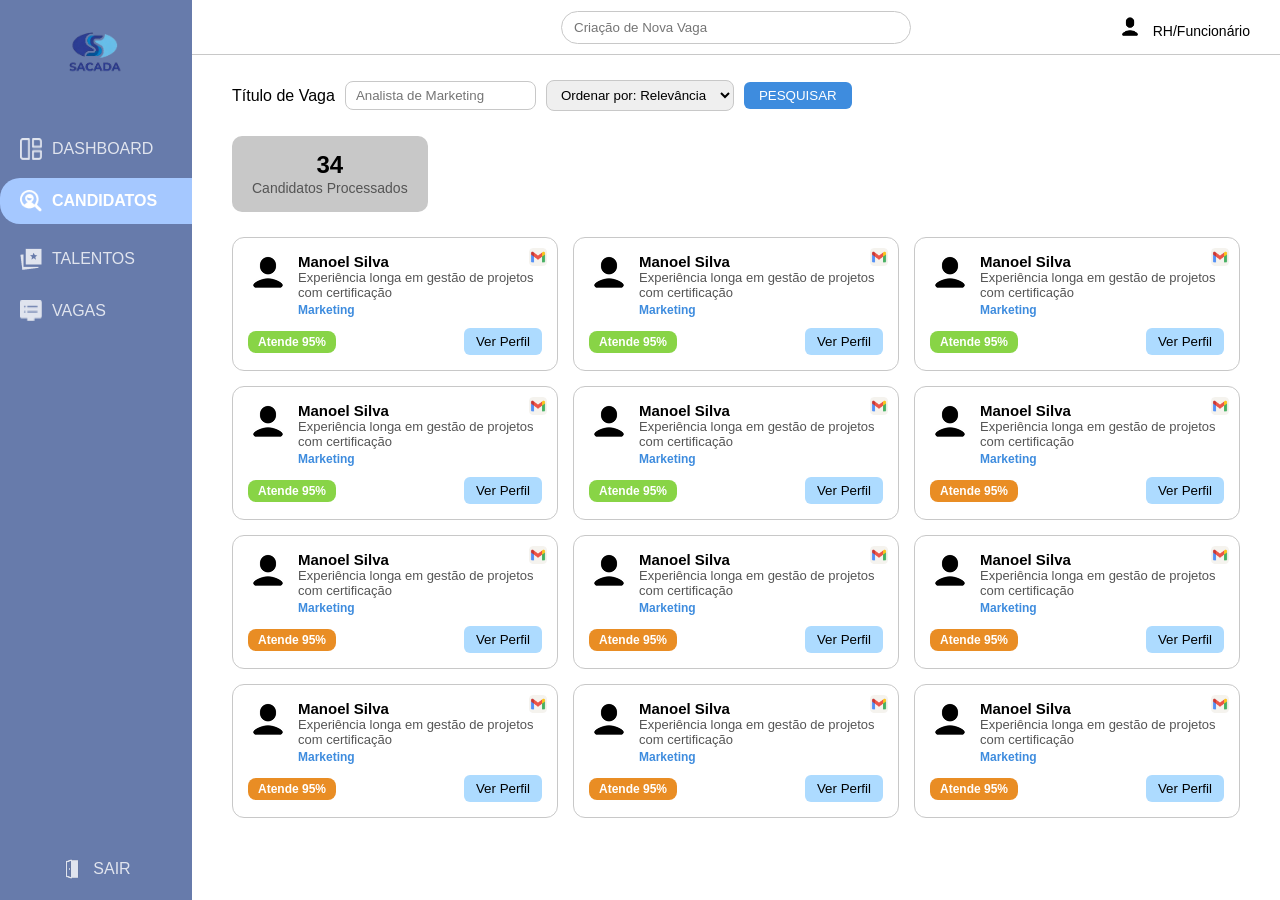
==== Sacada_que eu fiz/candidatos.html @ 05a00e8c "teste de site" ====
<!DOCTYPE html>
<html lang="pt-BR">
  <head>
    <meta charset="UTF-8" />
    <meta name="viewport" content="width=device-width, initial-scale=1.0" />
    <title>SACADA - Dashboard</title>
    <link rel="stylesheet" href="css_sacada/candidatosestilo.css" />
  </head>
  <body>
    <div class="container">
      <aside class="barra_lateral">
        <div class="logo">
          <img src="img/Sacadalogo.png" alt="Logo SACADA" />
        </div>

        <ul class="lista_lateral">
          <li>
            <a href="dashboard.html">
            <img src="img/dashboard.png" alt="Dashboard" />
            DASHBOARD
            </a>
          </li>
          <li class="ativo">
            <a href="candidatos.html">
            <img src="img/candidatos.png" alt="Candidatos" />
            CANDIDATOS
          </li>
        </a>
          <li>
        <a href="bancodetalentos.html">
            <img src="img/talentos.png" alt="Talentos" />
            TALENTOS
            </a>
          </li>
          <li>
            <a href="vagas.html">
            <img src="img/vagas.png" alt="Vagas" />
            VAGAS
            </a>
          </li>
        </ul>

        <div class="sair">
          <img src="img/sair.png" alt="Sair" />
          SAIR
        </div>
      </aside>

      <main class="conteudo">
        <header class="topo">
          <input type="text" placeholder="Criação de Nova Vaga" /> 
          <div class="perfil">
            <img src="img/user.png" alt="Usuário" />
            <span>RH/Funcionário</span>
          </div>
        </header>
        <section class="pagina_candidatos">
  <div class="filtro_vaga">
    <label for="titulo_vaga">Título de Vaga</label>
    <input type="text" id="titulo_vaga" placeholder="Analista de Marketing" />
    <select id="ordenar_por">
      <option value="relevancia">Ordenar por: Relevância</option>
      <option value="alfabetico">Ordenar por: Nome</option>
    </select>
    <button class="btn_pesquisar">PESQUISAR</button>
  </div>

  <div class="indicadores">
    <div class="indicador">
      <span class="numero">34</span>
      <span class="descricao">Candidatos Processados</span>
    </div>
  </div>

  <div class="lista_candidatos">
   <div class="candidato_card verde">
  <img src="img/gmail.png" alt="Gmail" class="icone_gmail" />
  <div class="info_candidato">
    <img src="img/user.png" alt="Foto do candidato" class="foto_candidato" />
    <div>
      <strong>Manoel Silva</strong>
      <p>Experiência longa em gestão de projetos com certificação</p>
      <span class="area">Marketing</span>
    </div>
  </div>
  <div class="acoes_candidato">
    <span class="status">Atende 95%</span>
    <button>Ver Perfil</button>
  </div>
</div>

  <div class="candidato_card verde">
  <img src="img/gmail.png" alt="Gmail" class="icone_gmail" />
  <div class="info_candidato">
    <img src="img/user.png" alt="Foto do candidato" class="foto_candidato" />
    <div>
      <strong>Manoel Silva</strong>
      <p>Experiência longa em gestão de projetos com certificação</p>
      <span class="area">Marketing</span>
    </div>
  </div>
  <div class="acoes_candidato">
    <span class="status">Atende 95%</span>
    <button>Ver Perfil</button>
  </div>
</div>
  <div class="candidato_card verde">
  <img src="img/gmail.png" alt="Gmail" class="icone_gmail" />
  <div class="info_candidato">
    <img src="img/user.png" alt="Foto do candidato" class="foto_candidato" />
    <div>
      <strong>Manoel Silva</strong>
      <p>Experiência longa em gestão de projetos com certificação</p>
      <span class="area">Marketing</span>
    </div>
  </div>
  <div class="acoes_candidato">
    <span class="status">Atende 95%</span>
    <button>Ver Perfil</button>
  </div>
</div>
  <div class="candidato_card verde">
  <img src="img/gmail.png" alt="Gmail" class="icone_gmail" />
  <div class="info_candidato">
    <img src="img/user.png" alt="Foto do candidato" class="foto_candidato" />
    <div>
      <strong>Manoel Silva</strong>
      <p>Experiência longa em gestão de projetos com certificação</p>
      <span class="area">Marketing</span>
    </div>
  </div>
  <div class="acoes_candidato">
    <span class="status">Atende 95%</span>
    <button>Ver Perfil</button>
  </div>
</div>
  <div class="candidato_card verde">
  <img src="img/gmail.png" alt="Gmail" class="icone_gmail" />
  <div class="info_candidato">
    <img src="img/user.png" alt="Foto do candidato" class="foto_candidato" />
    <div>
      <strong>Manoel Silva</strong>
      <p>Experiência longa em gestão de projetos com certificação</p>
      <span class="area">Marketing</span>
    </div>
  </div>
  <div class="acoes_candidato">
    <span class="status">Atende 95%</span>
    <button>Ver Perfil</button>
  </div>
</div>
  <div class="candidato_card laranja">
  <img src="img/gmail.png" alt="Gmail" class="icone_gmail" />
  <div class="info_candidato">
    <img src="img/user.png" alt="Foto do candidato" class="foto_candidato" />
    <div>
      <strong>Manoel Silva</strong>
      <p>Experiência longa em gestão de projetos com certificação</p>
      <span class="area">Marketing</span>
    </div>
  </div>
  <div class="acoes_candidato">
    <span class="status">Atende 95%</span>
    <button>Ver Perfil</button>
  </div>
</div>
 <div class="candidato_card laranja">
  <img src="img/gmail.png" alt="Gmail" class="icone_gmail" />
  <div class="info_candidato">
    <img src="img/user.png" alt="Foto do candidato" class="foto_candidato" />
    <div>
      <strong>Manoel Silva</strong>
      <p>Experiência longa em gestão de projetos com certificação</p>
      <span class="area">Marketing</span>
    </div>
  </div>
  <div class="acoes_candidato">
    <span class="status">Atende 95%</span>
    <button>Ver Perfil</button>
  </div>
</div>
 <div class="candidato_card laranja">
  <img src="img/gmail.png" alt="Gmail" class="icone_gmail" />
  <div class="info_candidato">
    <img src="img/user.png" alt="Foto do candidato" class="foto_candidato" />
    <div>
      <strong>Manoel Silva</strong>
      <p>Experiência longa em gestão de projetos com certificação</p>
      <span class="area">Marketing</span>
    </div>
  </div>
  <div class="acoes_candidato">
    <span class="status">Atende 95%</span>
    <button>Ver Perfil</button>
  </div>
</div>
 <div class="candidato_card laranja">
  <img src="img/gmail.png" alt="Gmail" class="icone_gmail" />
  <div class="info_candidato">
    <img src="img/user.png" alt="Foto do candidato" class="foto_candidato" />
    <div>
      <strong>Manoel Silva</strong>
      <p>Experiência longa em gestão de projetos com certificação</p>
      <span class="area">Marketing</span>
    </div>
  </div>
  <div class="acoes_candidato">
    <span class="status">Atende 95%</span>
    <button>Ver Perfil</button>
  </div>
</div>
 <div class="candidato_card laranja">
  <img src="img/gmail.png" alt="Gmail" class="icone_gmail" />
  <div class="info_candidato">
    <img src="img/user.png" alt="Foto do candidato" class="foto_candidato" />
    <div>
      <strong>Manoel Silva</strong>
      <p>Experiência longa em gestão de projetos com certificação</p>
      <span class="area">Marketing</span>
    </div>
  </div>
  <div class="acoes_candidato">
    <span class="status">Atende 95%</span>
    <button>Ver Perfil</button>
  </div>
</div>
 <div class="candidato_card laranja">
  <img src="img/gmail.png" alt="Gmail" class="icone_gmail" />
  <div class="info_candidato">
    <img src="img/user.png" alt="Foto do candidato" class="foto_candidato" />
    <div>
      <strong>Manoel Silva</strong>
      <p>Experiência longa em gestão de projetos com certificação</p>
      <span class="area">Marketing</span>
    </div>
  </div>
  <div class="acoes_candidato">
    <span class="status">Atende 95%</span>
    <button>Ver Perfil</button>
  </div>
</div>
 <div class="candidato_card laranja">
  <img src="img/gmail.png" alt="Gmail" class="icone_gmail" />
  <div class="info_candidato">
    <img src="img/user.png" alt="Foto do candidato" class="foto_candidato" />
    <div>
      <strong>Manoel Silva</strong>
      <p>Experiência longa em gestão de projetos com certificação</p>
      <span class="area">Marketing</span>
    </div>
  </div>
  <div class="acoes_candidato">
    <span class="status">Atende 95%</span>
    <button>Ver Perfil</button>
  </div>
</div>

  </div>
</section>
      </main>
    </div>
    <div id="modal_perfil" class="modal">
  <div class="modal_conteudo">
    <span class="fechar">&times;</span>
    <h2>PERFIL: MANOEL SILVA</h2>
    <p class="cargo_area">Candidato / Marketing • Pontuação: <strong>95%</strong></p>

    <div class="dados">
      <h3>DADOS</h3>
      <div class="info_dados">
        <p>
          <img src="img/gmail.png" alt="Gmail" />
          manoelbandreira23@gmail.com
        </p>
        <p>
          <img src="img/whatsapp.png" alt="Whatsapp" />
          (31) 9 3433-342
        </p>
        <p>
          <img src="img/linkedin.png" alt="LinkedIn" />
          <a href="https://br.linkedin.com/in/manoel-silva" target="_blank">
            https://br.linkedin.com/in/manoel-silva
          </a>
        </p>
      </div>
    </div>

    <div class="habilidades">
      <h3>HABILIDADES / COMPETÊNCIAS</h3>
      <div class="lista_habilidades">
        <span>Superior Completo</span>
        <span>Pós em Publicidade</span>
        <span>MBA em Marketing</span>
      </div>
    </div>

    <div class="botoes_modal">
      <button class="azul">Agendar Entrevista</button>
      <button class="cinza">Mover Banco de Talentos</button>
    </div>
  </div>
</div>
<div id="modal_entrevista" class="modal">
  <div class="modal_conteudo grande">
    <span class="fechar fechar-entrevista">&times;</span>
    <h2>AGENDAR ENTREVISTA: MANOEL SILVA</h2>
    <p class="cargo_area">Candidato / Marketing • Pontuação: <strong>95%</strong></p>

    <div class="formulario_entrevista">
      <div class="grupo_form">
        <label>Vaga</label>
        <input type="text" value="Analista de Marketing" readonly />
      </div>

      <div class="grupo_form">
        <label>Data da Entrevista</label>
        <input type="date" />
      </div>

      <div class="grupo_form">
        <label>Modalidade</label>
        <select>
          <option>Online</option>
          <option>Presencial</option>
        </select>
      </div>

      <div class="grupo_form">
        <label>Local / Link</label>
        <select>
          <option>Google Meet</option>
          <option>Microsoft Teams</option>
          <option>Zoom</option>
        </select>
      </div>

      <div class="grupo_form">
        <label>Recrutador Responsável</label>
        <input type="text" value="Juliana Gomes" readonly />
      </div>

      <div class="email_template">
        <strong>Template de E-mail</strong>
        <textarea rows="6" readonly>
Prezado(a) [Nome], ficamos interessados em seu perfil e gostaríamos de convidar para nossa entrevista!

Data: [__/__/____]
Formato: [Online]
Local: [Google Meet]

Atenciosamente, 
Equipe RH - SACADA Construções
        </textarea>
      </div>

      <div class="botoes_modal">
        <button class="azul">Enviar E-mail</button>
        <button class="cinza btn_cancelar">Cancelar</button>
      </div>
    </div>
  </div>
</div>

<script src="js_sacada/modal_perfil.js"></script>

  </body>
</html>
---- Sacada_que eu fiz/css_sacada/candidatosestilo.css ----
* {
  margin: 0;
  padding: 0;
  box-sizing: border-box;
  font-family: 'Segoe UI', sans-serif;
}

body {
  background-color: #f8f9fb;
}

.container {
  display: flex;
  height: 100vh;
}
.barra_lateral {
  width: 15%;
  background-color: #677BAB;
  display: flex;
  flex-direction: column;
  align-items: center;
  padding-top: 25px;
  position: fixed;
  height: 100vh;
}
.lista_lateral a {
  text-decoration: none;
  color: inherit; 
  display: flex;
  align-items: center;
  gap: 10px;
}

.logo {
  display: flex;
  flex-direction: column;
  align-items: center;
  margin-bottom: 30px;
}

.logo img {
  width: 70px;
  margin-bottom: 8px;
}

.logo h2 {
  color: white;
  font-weight: 600;
  font-size: 18px;
}
.lista_lateral {
  list-style: none;
  width: 100%;
}

.lista_lateral li {
  color: white;
  opacity: 0.8;
  padding: 12px 20px;
  margin: 6px 0;
  display: flex;
  align-items: center;
  gap: 12px;
  cursor: pointer;
  transition: 0.3s;
}

.lista_lateral li img {
  width: 22px;
  height: 22px;
}

.lista_lateral li:hover {
  opacity: 1;
  background-color: #a5c8ff;
  border-radius: 20px 0 0 20px;
}

.lista_lateral li.ativo {
  background-color: #a5c8ff;
  color: #ffffff;
  font-weight: 600;
  border-radius: 20px 0 0 20px;
  opacity: 1;
}
.sair {
  margin-top: auto;
  padding-bottom: 20px;
  color: white;
  opacity: 0.8;
  display: flex;
  align-items: center;
  gap: 10px;
  cursor: pointer;
  transition: 0.3s;
}

.sair img {
  width: 22px;
  height: 22px;
}

.sair:hover {
  opacity: 1;
}
.conteudo {
  flex: 1;
  background-color: #fff;
  margin-left: 15%;
}

.topo {
  position: relative;
  display: flex;
  align-items: center;
  justify-content: flex-end;
  padding: 15px 30px;
  border-bottom: 1px solid #c8c8c8;
}
.topo input {
  position: absolute;
  left: 50%;
  transform: translateX(-50%);
  width: 350px;
  padding: 8px 12px;
  border: 1px solid #c8c8c8;
  border-radius: 20px;
  outline: none;
}

.perfil {
  display: flex;
  align-items: flex-end;
  gap: 8px;
  font-size: 14px;
  color: #000;
}

.perfil img {
  width: 30px;
  height: 24px;
}
.pagina_candidatos {
  padding: 25px 40px;
}

.filtro_vaga {
  display: flex;
  gap: 10px;
  align-items: center;
  margin-bottom: 25px;
}

.filtro_vaga input,
.filtro_vaga select {
  padding: 6px 10px;
  border-radius: 8px;
  border: 1px solid #c8c8c8;
  outline: none;
}

.filtro_vaga button.btn_pesquisar {
  background-color: #3e8cde;
  color: white;
  border: none;
  border-radius: 6px;
  padding: 6px 15px;
  cursor: pointer;
  transition: 0.3s;
}

.filtro_vaga button.btn_pesquisar:hover {
  background-color: #3e8cde;
}

.indicadores {
  margin-bottom: 25px;
}

.indicador {
  display: inline-block;
  background-color: #c8c8c8;
  padding: 15px 20px;
  border-radius: 10px;
  margin-right: 15px;
  text-align: center;
}

.indicador .numero {
  font-size: 24px;
  font-weight: 700;
  display: block;
}

.indicador .descricao {
  font-size: 14px;
  color:#555;
}

.lista_candidatos {
  display: grid;
  grid-template-columns: repeat(auto-fill, minmax(250px, 1fr));
  gap: 15px;
}

.candidato_card {
  background-color: #fff;
  border-radius: 12px;
  padding: 15px;
  border: 1px solid #c8c8c8;
  display: flex;
  flex-direction: column;
  justify-content: space-between;
}

.candidato_card.verde .status {
  background-color: #88d446;
}

.candidato_card.laranja .status {
  background-color: #e98d24;
}

.info_candidato {
  display: flex;
  gap: 10px;
  margin-bottom: 10px;
}

.info_candidato img {
  width: 40px;
  height: 40px;
  border-radius: 50%;
}

.info_candidato strong {
  font-size: 15px;
}

.info_candidato p {
  font-size: 13px;
  color: #555;
}

.info_candidato .area {
  font-size: 12px;
  color: #3e8cde;
  font-weight: 600;
}

.acoes_candidato {
  display: flex;
  justify-content: space-between;
  align-items: center;
}

.acoes_candidato .status {
  padding: 4px 10px;
  border-radius: 8px;
  color: #fff;
  font-weight: 600;
  font-size: 12px;
}

.acoes_candidato button {
  background-color: #addbff;
  border: none;
  border-radius: 6px;
  padding: 6px 12px;
  cursor: pointer;
  transition: 0.3s;
}

.acoes_candidato button:hover {
  background-color: #addbff;
}
.foto_candidato {
  width: 50px;
  height: 50px;
  border-radius: 50%;
  object-fit: cover; 
}

.info_candidato strong {
  font-size: 15px;
  display: flex;
  align-items: center;
  gap: 5px;
}
.icone_gmail {
  width: 18px; 
  height: 18px;
  position: absolute;
  top: 10px;
  right: 10px;
  opacity: 0.9;
  transition: transform 0.2s ease, opacity 0.2s ease;
}

.icone_gmail:hover {
  transform: scale(1.1);
  opacity: 1;
}
.candidato_card {
  position: relative;
  background-color: #fff;
  border-radius: 12px;
  padding: 15px;
  border: 1px solid #c8c8c8;
  display: flex;
  flex-direction: column;
  justify-content: space-between;
}
.modal {
  display: none;
  position: fixed;
  z-index: 999;
  left: 0;
  top: 0;
  width: 100%;
  height: 100%;
  background-color: rgba(0, 0, 0, 0.4);
  justify-content: center;
  align-items: center;
}

.modal_conteudo {
  background-color: #fff;
  border-radius: 12px;
  padding: 25px 35px;
  width: 450px;
  position: relative;
  box-shadow: 0 5px 20px rgba(0, 0, 0, 0.2);
  animation: aparecer 0.3s ease;
}

@keyframes aparecer {
  from { opacity: 0; transform: scale(0.9); }
  to { opacity: 1; transform: scale(1); }
}

.fechar {
  position: absolute;
  right: 15px;
  top: 10px;
  font-size: 26px;
  cursor: pointer;
  color: #555;
  transition: 0.3s;
  font-weight: bold;
}

.fechar:hover {
  color: #000;
  transform: scale(1.1);
}

.modal_conteudo h2 {
  font-size: 18px;
  color: #333;
  margin-bottom: 4px;
  text-align: center;
}

.cargo_area {
  font-size: 14px;
  color: #666;
  margin-bottom: 20px;
  text-align: center;
}

.dados {
  background-color: #f3f4f6;
  padding: 12px;
  border-radius: 8px;
  margin-bottom: 20px;
}

.dados h3 {
  font-size: 15px;
  color: #333;
  margin-bottom: 8px;
  text-align: center;
}

.info_dados p {
  display: flex;
  align-items: center;
  gap: 8px;
  font-size: 14px;
  color: #333;
  margin: 6px 0;
}

.info_dados img {
  width: 20px;
  height: 20px;
}

.info_dados a {
  color: #3e8cde;
  text-decoration: none;
}

.info_dados a:hover {
  text-decoration: underline;
}

.habilidades h3 {
  text-align: center;
  font-size: 15px;
  color: #333;
  margin-bottom: 10px;
}

.lista_habilidades {
  display: flex;
  flex-direction: column;
  align-items: center;
  gap: 8px;
  margin-bottom: 25px;
}

.lista_habilidades span {
  background-color: #f2f2f2;
  padding: 6px 12px;
  border-radius: 8px;
  font-size: 13px;
}

.botoes_modal {
  display: flex;
  justify-content: space-between;
  gap: 10px;
}

.botoes_modal button {
  flex: 1;
  border: none;
  border-radius: 8px;
  padding: 10px;
  font-size: 14px;
  cursor: pointer;
  transition: 0.3s;
  color: white;
  font-weight: 600;
}

.botoes_modal .azul {
  background-color: #3e8cde;
}

.botoes_modal .azul:hover {
  background-color: #3376be;
}

.botoes_modal .cinza {
  background-color: #8b9bb4;
}

.botoes_modal .cinza:hover {
  background-color: #7a8aa2;
}
.modal_conteudo.grande {
  width: 600px;
  padding: 30px 40px;
}

.formulario_entrevista {
  display: flex;
  flex-direction: column;
  gap: 15px;
}

.grupo_form {
  display: flex;
  flex-direction: column;
}

.grupo_form label {
  font-weight: 600;
  font-size: 14px;
  margin-bottom: 5px;
  color: #333;
}

.grupo_form input,
.grupo_form select {
  padding: 8px;
  border-radius: 6px;
  border: 1px solid #c8c8c8;
  outline: none;
}

.email_template {
  background-color: #f3f4f6;
  padding: 12px;
  border-radius: 8px;
}

.email_template strong {
  display: block;
  margin-bottom: 6px;
  color: #333;
}

.email_template textarea {
  width: 100%;
  border: none;
  background-color: transparent;
  resize: none;
  font-size: 13px;
  color: #333;
}

.btn_cancelar {
  background-color: #8b9bb4;
}

.btn_cancelar:hover {
  background-color: #7a8aa2;
}
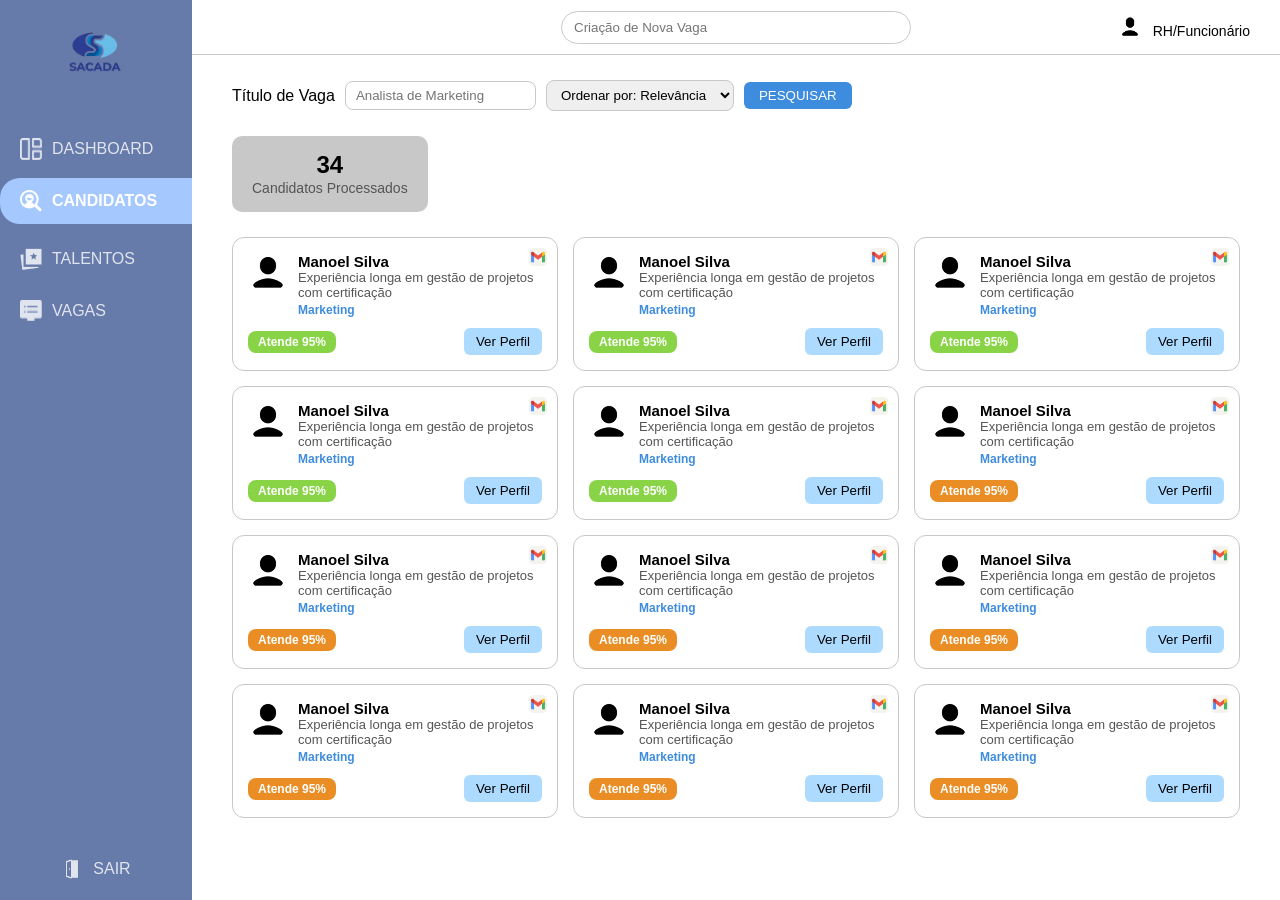
==== commit 5f40c5b0: "Corrigindo nome de arquivo principal para index.html" ====
--- a/Sacada_que eu fiz/candidatos.html
+++ b/Sacada_que eu fiz/candidatos.html
@@ -27,7 +27,7 @@
           </li>
         </a>
           <li>
-        <a href="bancodetalentos.html">
+        <a href="index.html">
             <img src="img/talentos.png" alt="Talentos" />
             TALENTOS
             </a>
